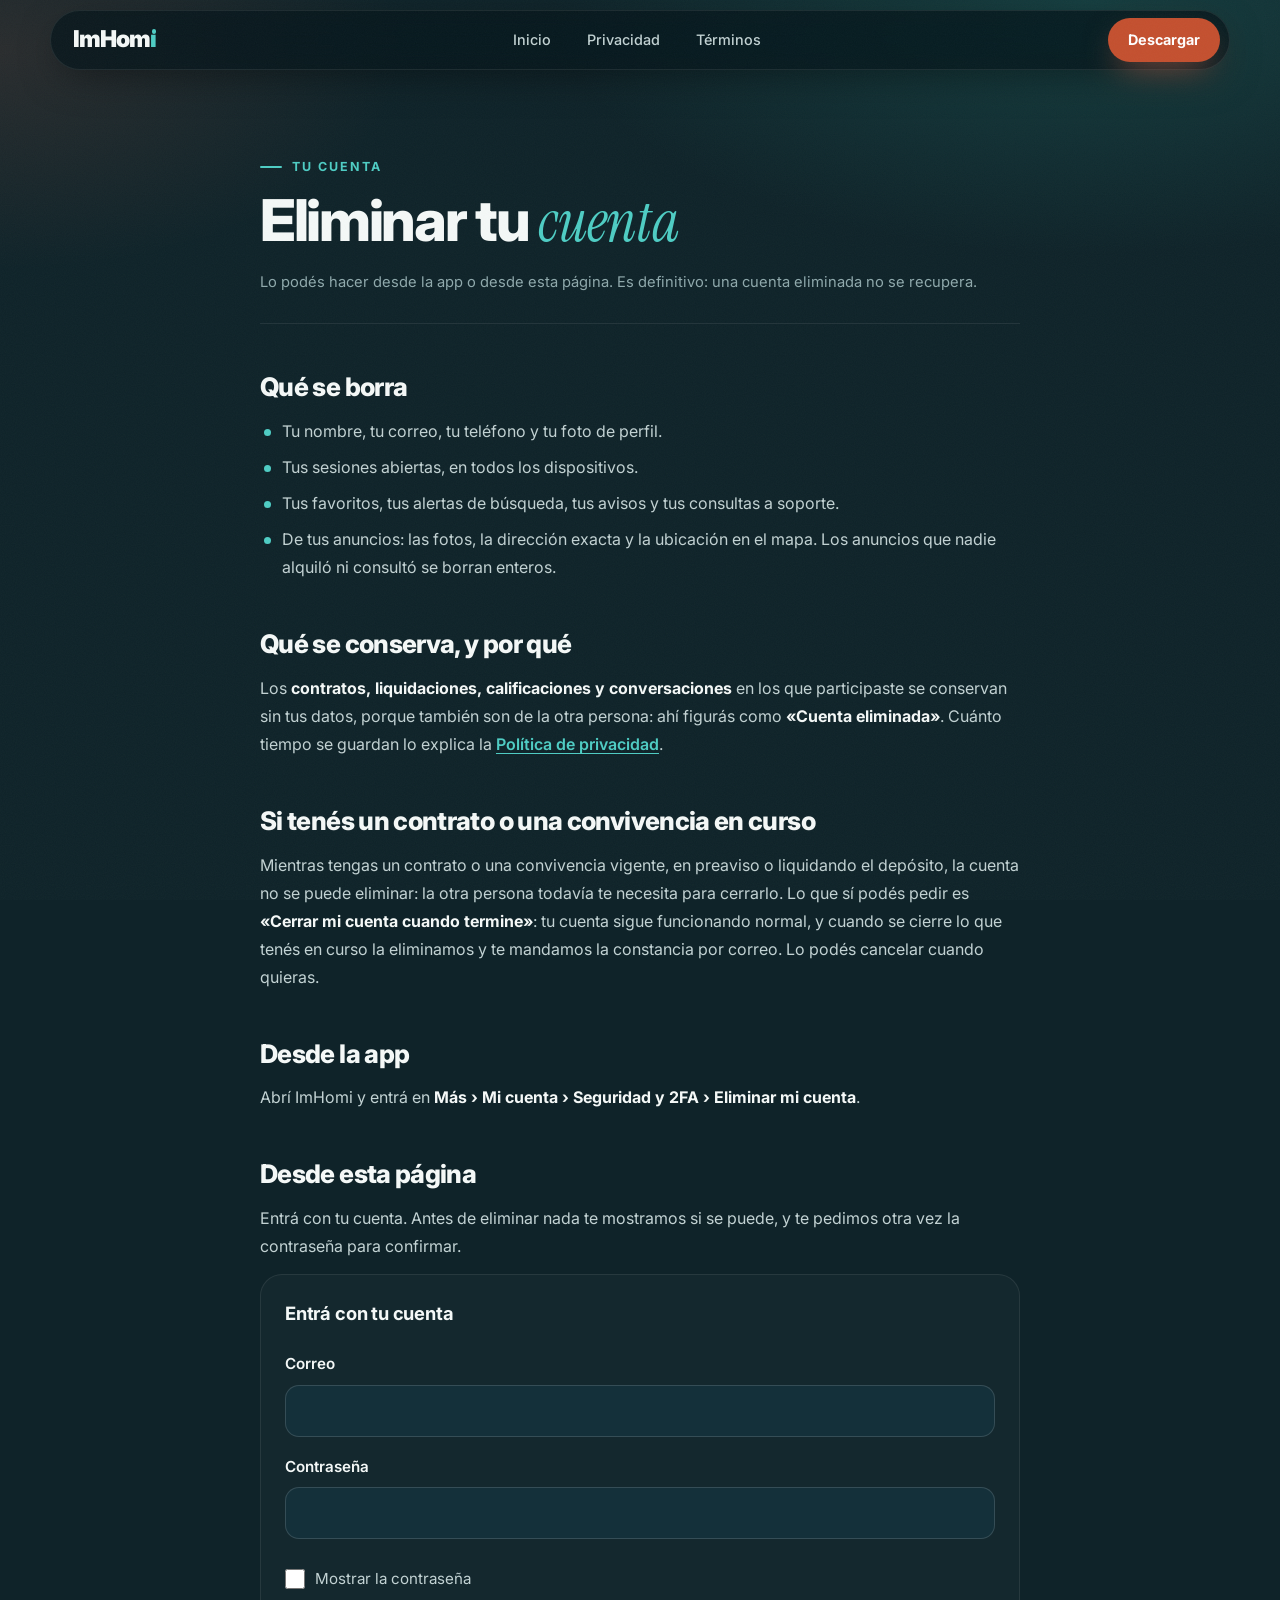
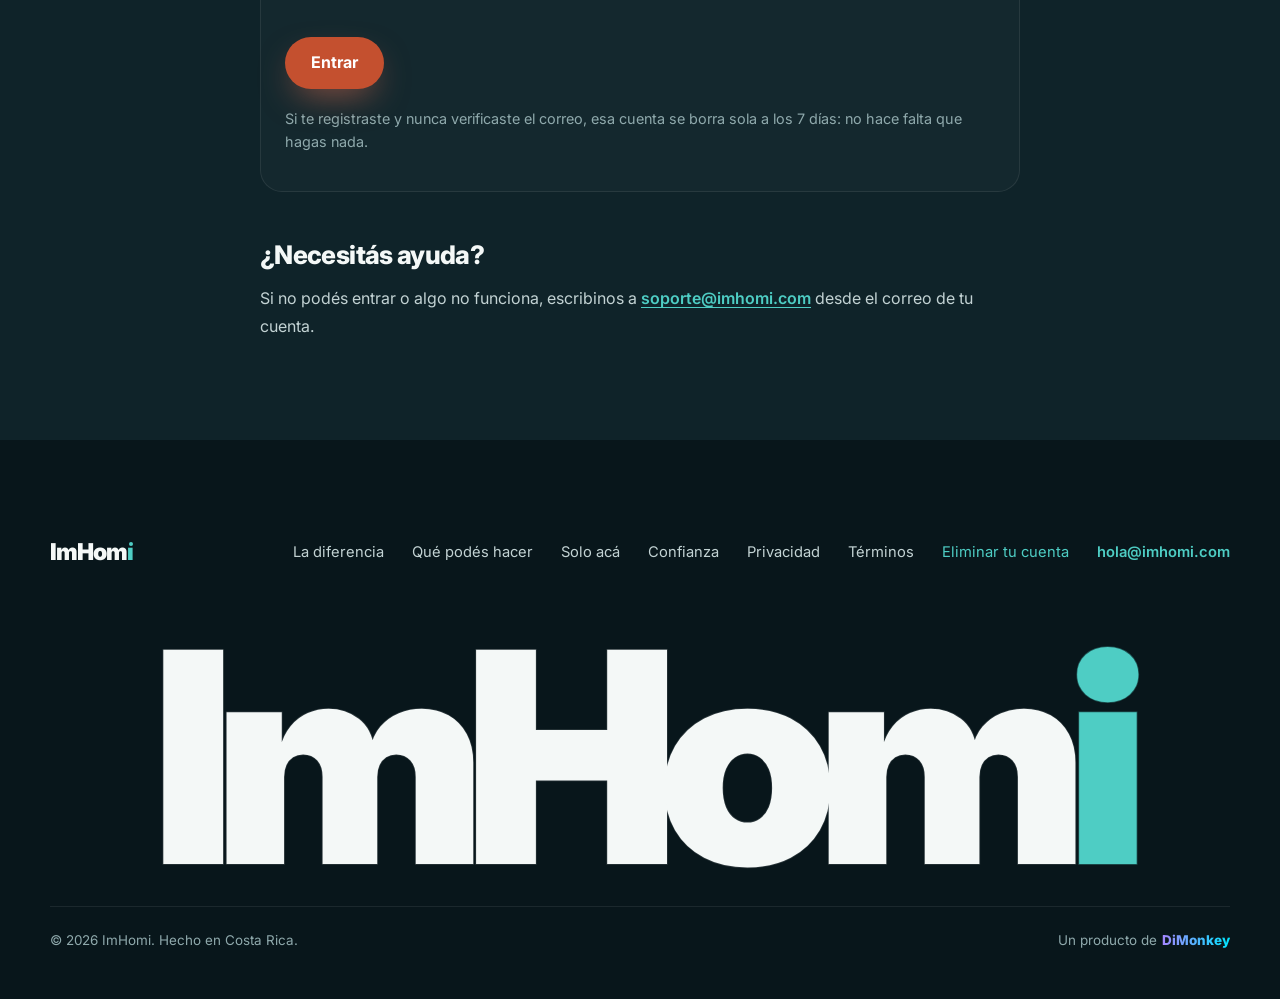
==== eliminar-cuenta.html @ 1252bce3 "feat(web): página para eliminar la cuenta sin la app, con el cierre programado" ====
<!DOCTYPE html>
<html lang="es">
<head>
  <meta charset="UTF-8">
  <meta name="viewport" content="width=device-width, initial-scale=1.0">
  <title>Eliminar tu cuenta — ImHomi</title>
  <meta name="description" content="Cómo eliminar tu cuenta de ImHomi, desde la app o desde esta página: qué se borra, qué se conserva y qué pasa si tenés un contrato o una convivencia en curso.">
  <!-- Se piden la contraseña y un código: que la dirección no viaje a ningún otro sitio. -->
  <meta name="referrer" content="no-referrer">
  <link rel="canonical" href="https://www.imhomi.com/eliminar-cuenta.html">
  <link rel="icon" href="/favicon.ico" sizes="32x32">
  <link rel="icon" href="/favicon.svg" type="image/svg+xml">
  <link rel="icon" href="/favicon-96.png" type="image/png" sizes="96x96">
  <link rel="apple-touch-icon" href="/apple-touch-icon.png">
  <link rel="manifest" href="/site.webmanifest">
  <meta name="theme-color" content="#0F2329">
  <link rel="preconnect" href="https://fonts.googleapis.com">
  <link rel="preconnect" href="https://fonts.gstatic.com" crossorigin>
  <link rel="stylesheet" href="https://fonts.googleapis.com/css2?family=Inter:wght@400..900&family=Instrument+Serif:ital@1&display=swap">
  <link rel="stylesheet" href="css/site.css">
</head>
<!-- data-api: la misma API que usa la app. El origen de esta web tiene que
     estar en CORS_ORIGINS del backend (ya está, por reset-password.html). -->
<body class="legal-page" data-api="https://imhomibackend-production.up.railway.app/api">

  <a class="skip" href="#main">Saltar al contenido</a>

  <header class="hdr hdr--solid" id="hdr">
    <a href="./" class="logo" aria-label="ImHomi, inicio">ImHom<span class="idot">ı</span></a>
    <nav class="nav" id="nav" aria-label="Secciones">
      <span class="nav-ind" aria-hidden="true"></span>
      <a href="./">Inicio</a>
      <a href="privacy.html">Privacidad</a>
      <a href="terms.html">Términos</a>
    </nav>
    <a href="./#descargar" class="btn btn--coral btn--sm">Descargar</a>
  </header>

  <main id="main" class="legal">
    <div class="legal-in">
      <span class="eyebrow">Tu cuenta</span>
      <h1>Eliminar tu <span class="serif">cuenta</span></h1>
      <p class="date">Lo podés hacer desde la app o desde esta página. Es definitivo: una cuenta eliminada no se recupera.</p>

      <h2>Qué se borra</h2>
      <ul>
        <li>Tu nombre, tu correo, tu teléfono y tu foto de perfil.</li>
        <li>Tus sesiones abiertas, en todos los dispositivos.</li>
        <li>Tus favoritos, tus alertas de búsqueda, tus avisos y tus consultas a soporte.</li>
        <li>De tus anuncios: las fotos, la dirección exacta y la ubicación en el mapa. Los anuncios que nadie alquiló ni consultó se borran enteros.</li>
      </ul>

      <h2>Qué se conserva, y por qué</h2>
      <p>Los <strong>contratos, liquidaciones, calificaciones y conversaciones</strong> en los que participaste se conservan sin tus datos, porque también son de la otra persona: ahí figurás como <strong>«Cuenta eliminada»</strong>. Cuánto tiempo se guardan lo explica la <a href="privacy.html">Política de privacidad</a>.</p>

      <h2>Si tenés un contrato o una convivencia en curso</h2>
      <p>Mientras tengas un contrato o una convivencia vigente, en preaviso o liquidando el depósito, la cuenta no se puede eliminar: la otra persona todavía te necesita para cerrarlo. Lo que sí podés pedir es <strong>«Cerrar mi cuenta cuando termine»</strong>: tu cuenta sigue funcionando normal, y cuando se cierre lo que tenés en curso la eliminamos y te mandamos la constancia por correo. Lo podés cancelar cuando quieras.</p>

      <h2>Desde la app</h2>
      <p>Abrí ImHomi y entrá en <strong>Más › Mi cuenta › Seguridad y 2FA › Eliminar mi cuenta</strong>.</p>

      <h2 id="web-h">Desde esta página</h2>
      <p>Entrá con tu cuenta. Antes de eliminar nada te mostramos si se puede, y te pedimos otra vez la contraseña para confirmar.</p>

      <!-- Sin JavaScript no se puede hablar con la API: se dice, con la salida. -->
      <noscript>
        <div class="notice">
          <strong>Hace falta JavaScript</strong>
          Esta página necesita JavaScript para eliminar tu cuenta. Activalo, hacelo desde la app, o escribinos a <a href="mailto:soporte@imhomi.com">soporte@imhomi.com</a>.
        </div>
      </noscript>

      <!-- Una sola de estas secciones está a la vista. La elige js/eliminar-cuenta.js. -->
      <div class="baja" id="baja" aria-labelledby="web-h" hidden>

        <!-- 1. Entrar -->
        <section id="baja-login" class="revert" aria-labelledby="baja-login-h">
          <h3 id="baja-login-h" tabindex="-1">Entrá con tu cuenta</h3>
          <form id="baja-login-form" class="reset-form" novalidate>
            <div class="reset-field">
              <label for="baja-email">Correo</label>
              <input type="email" id="baja-email" name="email" autocomplete="username" required maxlength="100" spellcheck="false" autocapitalize="off" aria-describedby="baja-email-error">
              <p class="reset-error" id="baja-email-error" role="alert" hidden></p>
            </div>
            <div class="reset-field">
              <label for="baja-password">Contraseña</label>
              <input type="password" id="baja-password" name="password" autocomplete="current-password" required maxlength="255" aria-describedby="baja-password-error">
              <p class="reset-error" id="baja-password-error" role="alert" hidden></p>
            </div>
            <label class="reset-show"><input type="checkbox" id="baja-show"> Mostrar la contraseña</label>
            <div class="revert-actions">
              <button type="submit" class="btn btn--coral" id="baja-login-go">Entrar</button>
            </div>
            <p class="revert-msg" id="baja-login-error" role="alert" hidden></p>
          </form>
          <p class="baja-small">Si te registraste y nunca verificaste el correo, esa cuenta se borra sola a los 7 días: no hace falta que hagas nada.</p>
        </section>

        <!-- 1b. El código del ingreso (cuentas con 2FA) -->
        <section id="baja-otp" class="revert" aria-labelledby="baja-otp-h" hidden>
          <h3 id="baja-otp-h" tabindex="-1">Escribí el código del correo</h3>
          <p>Tu cuenta tiene la verificación en dos pasos. Te mandamos un código de 6 dígitos a <strong id="baja-otp-email">tu correo</strong>. Vale 10 minutos.</p>
          <form id="baja-otp-form" class="reset-form" novalidate>
            <div class="reset-field">
              <label for="baja-otp-code">Código</label>
              <input type="text" id="baja-otp-code" name="code" inputmode="numeric" autocomplete="one-time-code" pattern="[0-9]{6}" maxlength="6" required aria-describedby="baja-otp-code-error">
              <p class="reset-error" id="baja-otp-code-error" role="alert" hidden></p>
            </div>
            <div class="revert-actions">
              <button type="submit" class="btn btn--coral" id="baja-otp-go">Confirmar</button>
              <button type="button" class="btn btn--glass" id="baja-otp-resend">Mandarme otro código</button>
              <button type="button" class="btn btn--glass" id="baja-otp-back">Usar otra cuenta</button>
            </div>
            <p class="revert-msg" id="baja-otp-error" role="alert" hidden></p>
            <p class="baja-ok-msg" id="baja-otp-ok" role="status" hidden></p>
          </form>
        </section>

        <!-- 2. Lo que se puede hacer con esta cuenta -->
        <section id="baja-check" class="revert" aria-labelledby="baja-check-h" hidden>
          <h3 id="baja-check-h" tabindex="-1">Tu cuenta</h3>
          <p class="baja-who">Entraste como <strong id="baja-who"></strong>.</p>
          <p class="revert-msg" id="baja-check-msg" role="alert" hidden></p>

          <!-- Ya pidió cerrarla cuando termine -->
          <div id="baja-scheduled" hidden>
            <div class="revert-ok" role="status">
              <h2>Tu cuenta se va a cerrar cuando termine lo que tenés en curso</h2>
              <p>Lo pediste el <strong id="baja-scheduled-at"></strong>. Mientras tanto la cuenta funciona normal; cuando se cierre lo que tenés en curso la eliminamos y te mandamos la constancia por correo.</p>
            </div>
            <div class="revert-actions">
              <button type="button" class="btn btn--glass" id="baja-cancel-schedule">Cancelar el cierre programado</button>
              <button type="button" class="btn btn--glass" data-salir>Salir</button>
            </div>
          </div>

          <!-- Lo que la frena -->
          <div id="baja-blocked" hidden>
            <div class="notice" role="status">
              <strong>Por ahora no se puede eliminar</strong>
              <span id="baja-blocked-text"></span>
            </div>
            <ul class="baja-blockers" id="baja-blockers"></ul>
          </div>

          <!-- Lo que le deben (decisión 50): no frena, pero se dice antes -->
          <div class="notice" id="baja-owed" hidden>
            <strong>Te deben plata en recibos compartidos</strong>
            <span>En recibos que pagaste y otros roomies todavía no te devolvieron hay <b id="baja-owed-amount"></b>. Si cerrás la cuenta, esa plata queda para arreglarla con ellos por fuera de ImHomi.</span>
          </div>

          <!-- Confirmar: eliminar ahora, o programarlo -->
          <form id="baja-confirm-form" class="reset-form" novalidate hidden>
            <h3 id="baja-confirm-h">Confirmá con tu contraseña</h3>
            <p id="baja-confirm-text"></p>
            <div class="reset-field">
              <label for="baja-confirm-password">Contraseña</label>
              <input type="password" id="baja-confirm-password" name="password" autocomplete="current-password" required maxlength="255" aria-describedby="baja-confirm-password-error">
              <p class="reset-error" id="baja-confirm-password-error" role="alert" hidden></p>
            </div>
            <div id="baja-code-box" hidden>
              <p>Tu cuenta tiene la verificación en dos pasos: también hace falta un código que te mandamos al correo.</p>
              <div class="revert-actions baja-inline">
                <button type="button" class="btn btn--glass" id="baja-code-send">Mandarme el código</button>
              </div>
              <div class="reset-field" id="baja-code-field" hidden>
                <label for="baja-confirm-code">Código del correo</label>
                <input type="text" id="baja-confirm-code" name="code" inputmode="numeric" autocomplete="one-time-code" pattern="[0-9]{6}" maxlength="6" aria-describedby="baja-confirm-code-hint baja-confirm-code-error">
                <p class="reset-hint" id="baja-confirm-code-hint"></p>
                <p class="reset-error" id="baja-confirm-code-error" role="alert" hidden></p>
              </div>
            </div>
            <label class="reset-show baja-sure"><input type="checkbox" id="baja-sure"> <span id="baja-sure-text">Entiendo que es definitivo.</span></label>
            <div class="revert-actions">
              <button type="submit" class="btn btn--coral" id="baja-confirm-go">Eliminar mi cuenta</button>
              <button type="button" class="btn btn--glass" data-salir>Salir sin hacer nada</button>
            </div>
            <p class="revert-msg" id="baja-confirm-error" role="alert" hidden></p>
          </form>
        </section>

        <!-- 3. Resultado -->
        <section id="baja-done" class="revert" aria-labelledby="baja-done-h" hidden>
          <div class="revert-ok" role="status">
            <h2 id="baja-done-h" tabindex="-1"></h2>
            <p id="baja-done-text"></p>
          </div>
          <div class="revert-actions">
            <a href="./" class="btn btn--glass">Volver al inicio</a>
          </div>
        </section>
      </div>

      <h2>¿Necesitás ayuda?</h2>
      <p>Si no podés entrar o algo no funciona, escribinos a <a href="mailto:soporte@imhomi.com">soporte@imhomi.com</a> desde el correo de tu cuenta.</p>
    </div>
  </main>

  <footer class="foot">
    <div class="wrap">
      <div class="foot-top">
        <a href="./" class="logo" aria-label="ImHomi, inicio">ImHom<span class="idot">ı</span></a>
        <nav aria-label="Pie de página">
          <a href="./#diferencia">La diferencia</a><a href="./#capacidades">Qué podés hacer</a><a href="./#solo-aca">Solo acá</a><a href="./#confianza">Confianza</a><a href="privacy.html">Privacidad</a><a href="terms.html">Términos</a><a href="eliminar-cuenta.html" aria-current="page">Eliminar tu cuenta</a><a href="mailto:hola@imhomi.com" class="mail-l">hola@imhomi.com</a>
        </nav>
      </div>
      <div class="giant giant--full" aria-hidden="true"><span class="g-out">ImHom<span>i</span></span><span class="g-fill">ImHom<span>i</span></span></div>
      <div class="foot-bot"><span>© 2026 ImHomi. Hecho en Costa Rica.</span><a href="https://www.dimonkey.com" target="_blank" rel="noopener">Un producto de <span class="dm">DiMonkey</span></a></div>
    </div>
  </footer>

  <script src="js/site.js"></script>
  <script src="js/eliminar-cuenta.js"></script>
</body>
</html>
---- css/site.css ----
/* =====================================================================
   ImHomi · base compartida (landing y páginas legales)
   Tokens, cabecera flotante, botones, pie con el nombre gigante,
   control de pausa y movimiento reducido.
   ===================================================================== */
*,*::before,*::after{margin:0;padding:0;box-sizing:border-box}
:root{
  --bg:#0F2329; --bg-2:#0B1C21; --deep:#08161B; --card:#14303A; --card-2:#1E3842;
  --line:rgba(255,255,255,.08); --line-2:rgba(255,255,255,.14);
  --ink:#F4F8F7; --ink-2:#C2D2D3; --muted:#8FA9AC;
  --teal:#2A9D8F; --teal-l:#4ECDC4; --coral:#E76F51; --coral-l:#FF8A6B; --gold:#E6B840; --cream:#F9EBD3;
  --ease:cubic-bezier(.22,1,.36,1); --spring:cubic-bezier(.34,1.56,.64,1);
  --sans:"Inter",system-ui,-apple-system,"Segoe UI",Roboto,sans-serif; --serif:"Instrument Serif",Georgia,serif;
  --gutter:16px;
}
html{scroll-behavior:smooth;-webkit-text-size-adjust:100%;scroll-padding-top:84px}
body{font-family:var(--sans);background:var(--bg);color:var(--ink);line-height:1.6;overflow-x:clip;-webkit-font-smoothing:antialiased}
/* Grano de película: le saca lo plano al degradé. Sin mix-blend-mode: una capa fija
   que se mezcla con todo obliga a recomponer la pantalla entera en cada scroll. */
body::after{content:"";position:fixed;inset:0;z-index:90;pointer-events:none;opacity:.035;
  background-image:url("data:image/svg+xml,%3Csvg xmlns='http://www.w3.org/2000/svg' width='160' height='160'%3E%3Cfilter id='n'%3E%3CfeTurbulence type='fractalNoise' baseFrequency='.9' numOctaves='3' stitchTiles='stitch'/%3E%3C/filter%3E%3Crect width='100%25' height='100%25' filter='url(%23n)'/%3E%3C/svg%3E")}
a{color:inherit;text-decoration:none}
button{font:inherit;color:inherit;background:none;border:0;cursor:pointer}
ul,ol{list-style:none}
svg{display:block}
[hidden]{display:none!important}
.wrap{width:min(1180px,100% - var(--gutter) * 2);margin-inline:auto}
:focus-visible{outline:2px solid var(--teal-l);outline-offset:3px;border-radius:8px}
.sr{position:absolute;width:1px;height:1px;overflow:hidden;clip:rect(0 0 0 0);white-space:nowrap}
.skip{position:fixed;left:16px;top:-80px;z-index:100;padding:12px 18px;border-radius:12px;background:var(--teal-l);color:#06231f;font-weight:700;transition:top .25s var(--ease)}
.skip:focus{top:16px}
.serif{font-family:var(--serif);font-style:italic;font-weight:400;letter-spacing:-.005em}
.eyebrow{display:inline-flex;align-items:center;gap:10px;font-size:.78rem;font-weight:700;letter-spacing:.16em;text-transform:uppercase;color:var(--teal-l)}
.eyebrow::before{content:"";width:22px;height:2px;border-radius:2px;background:currentColor}
.h2{font-size:clamp(2.1rem,4.6vw,3.9rem);line-height:1.02;letter-spacing:-.04em;font-weight:800;margin-top:14px}
.lead{color:var(--ink-2);font-size:clamp(1rem,1.4vw,1.15rem);max-width:600px;margin-top:18px}

/* ---------- Revelado al entrar ---------- */
.js [data-reveal]{opacity:0;transform:translateY(26px);filter:blur(6px);transition:opacity .9s var(--ease),transform .9s var(--ease),filter .9s var(--ease);transition-delay:calc(var(--d,0)*90ms)}
.js [data-reveal].in{opacity:1;transform:none;filter:none}
.w{display:inline-block;overflow:hidden;vertical-align:top;padding-bottom:.1em;margin-bottom:-.1em}
.js .wi{display:inline-block;transform:translateY(110%) rotate(4deg);transform-origin:left bottom;transition:transform 1s var(--ease);transition-delay:calc(var(--i)*55ms + 120ms)}
.js .in .wi{transform:none}

/* ---------- Cabecera flotante ---------- */
.hdr{position:fixed;top:14px;left:50%;translate:-50% 0;z-index:50;width:min(1180px,100% - 24px);display:flex;align-items:center;justify-content:space-between;gap:16px;padding:7px 9px 7px 14px;border-radius:999px;border:1px solid transparent;transition:background .5s,border-color .5s,box-shadow .5s,top .5s}
.hdr.scrolled,.hdr--solid{background:rgba(8,22,27,.78);-webkit-backdrop-filter:blur(18px) saturate(1.5);backdrop-filter:blur(18px) saturate(1.5);border-color:var(--line);box-shadow:0 12px 40px -12px rgba(0,0,0,.5);top:10px}
.logo{display:inline-flex;align-items:center;min-height:44px;padding-inline:8px;font-weight:900;font-size:1.45rem;letter-spacing:-.04em;line-height:1}
.logo span{color:var(--teal-l)}
/* La i sin punto y el punto aparte: cae como el pin de la ilustración y deja una onda. */
.idot{position:relative;display:inline-block;letter-spacing:0} /* sin el espaciado negativo de la marca: achicaba la caja y el punto, centrado en ella, quedaba corrido del palo */
.idot::before{content:"";position:absolute;left:50%;top:var(--dt,.032em);width:var(--ds,.19em);height:var(--ds,.19em);margin-left:calc(var(--ds,.19em) / -2);border-radius:50%;background:currentColor}
.idot::after{content:"";position:absolute;left:50%;top:calc(var(--dt,.032em) + var(--ds,.19em) / 2);width:.7em;height:.7em;margin:-.35em 0 0 -.35em;border-radius:50%;border:2px solid currentColor;opacity:0;pointer-events:none}
.js .hdr .idot::before{animation:dotDrop .95s cubic-bezier(.3,1.6,.55,1) .45s both}
.js .hdr .idot::after{animation:dotRing 1.1s ease-out 1.1s}
.logo:hover .idot::before{animation:dotHop .7s var(--spring)}
.logo:hover .idot::after{animation:dotRing .9s ease-out .25s}
@keyframes dotDrop{0%{transform:translateY(-1.6em) scaleY(1.3);opacity:0}35%{opacity:1}100%{transform:none}}
@keyframes dotHop{40%{transform:translateY(-.4em)}70%{transform:translateY(.02em) scaleX(1.15) scaleY(.85)}}
@keyframes dotRing{0%{opacity:.9;transform:scale(.2)}100%{opacity:0;transform:scale(1.8)}}
.nav{display:flex;align-items:center;gap:4px;position:relative;min-width:0}
.nav a{position:relative;z-index:1;display:inline-flex;align-items:center;min-height:44px;padding:0 16px;white-space:nowrap;border-radius:999px;font-size:.9rem;font-weight:500;color:var(--ink-2);transition:color .3s}
.nav a:hover,.nav a[aria-current="page"]{color:var(--ink)}
.nav a[aria-current="page"]{background:rgba(255,255,255,.07)}
.nav-ind{position:absolute;top:0;height:100%;border-radius:999px;background:rgba(255,255,255,.07);opacity:0;transition:left .45s var(--ease),width .45s var(--ease),opacity .3s}
.nav:hover .nav-ind{opacity:1}
@media (max-width:53.75em){.nav{display:none}}
/* Si no entra todo en la cabecera (texto agrandado), primero se va el menú y después el botón:
   lo mide site.js. El menú sigue completo en el pie. */
.hdr.compact .nav{display:none}
.hdr.tight .hdr-end > .btn{display:none}
.logo{flex:none}

/* ---------- Botones ---------- */
.btn{position:relative;display:inline-flex;align-items:center;justify-content:center;gap:10px;min-height:48px;padding:13px 26px;border-radius:999px;font-weight:700;font-size:1rem;white-space:nowrap;overflow:hidden;isolation:isolate;transition:transform .35s var(--ease),box-shadow .35s,background .3s}
/* Texto blanco sobre el coral de marca (#E76F51) da 3,1:1; este terracota, el del techo de
   la casa de la ilustración, llega a 4,6:1 (AA) sin cambiar de familia. */
.btn--coral{background:#C4502F;color:#fff;box-shadow:0 14px 34px -10px rgba(231,111,81,.6)}
.btn--coral:hover{background:#B5462A}
.btn--coral::after{/* destello que cruza */content:"";position:absolute;inset:0;z-index:-1;background:linear-gradient(110deg,transparent 30%,rgba(255,255,255,.28) 50%,transparent 70%);transform:translateX(-120%);animation:shine 4.5s var(--ease) infinite 1.8s}
.btn--glass{background:rgba(255,255,255,.06);border:1px solid var(--line-2);color:var(--ink)}
.btn--glass:hover{background:rgba(255,255,255,.1)}
.btn--sm{min-height:44px;padding:10px 20px;font-size:.9rem}
.btn .arr{transition:transform .35s var(--ease)}
.btn:hover .arr{transform:translateX(4px)}
@keyframes shine{0%,55%{transform:translateX(-120%)}80%,100%{transform:translateX(120%)}}

/* =====================================================================
   PIE con el nombre gigante
   ===================================================================== */
.foot{position:relative;padding:90px 0 36px;background:var(--deep);overflow:hidden;margin-top:clamp(80px,10vw,140px)}
.foot-top{display:flex;flex-wrap:wrap;justify-content:space-between;gap:20px 30px;align-items:center}
.foot .logo{margin-left:-8px}
.foot nav{display:flex;flex-wrap:wrap;gap:0 8px;margin-right:-10px}
.foot nav a{display:inline-flex;align-items:center;min-height:44px;padding:0 10px;color:var(--ink-2);font-size:.92rem;transition:color .3s}
.foot nav a:hover,.foot nav a[aria-current="page"]{color:var(--teal-l)}
.foot nav .mail-l{color:var(--teal-l);font-weight:600}
.giant{position:relative;margin-top:60px;font-weight:900;font-size:clamp(5rem,23vw,22rem);line-height:.84;letter-spacing:-.07em;text-align:center;white-space:nowrap;user-select:none}
.giant > span{display:block}
/* Dos capas idénticas: el contorno y el relleno caen exactamente uno sobre el otro. */
.g-out{color:transparent;-webkit-text-stroke:1.5px rgba(255,255,255,.14)}
.g-out span{-webkit-text-stroke-color:rgba(78,205,196,.35)}
.g-fill{position:absolute;inset:0;color:var(--ink);
  --wave:url("data:image/svg+xml,%3Csvg xmlns='http://www.w3.org/2000/svg' viewBox='0 0 240 28' preserveAspectRatio='none'%3E%3Cpath d='M0 14 Q60 0 120 14 T240 14 V28 H0Z'/%3E%3C/svg%3E");
  -webkit-mask:var(--wave) repeat-x,linear-gradient(#000,#000) no-repeat;mask:var(--wave) repeat-x,linear-gradient(#000,#000) no-repeat;
  -webkit-mask-size:240px 28px,100% calc(100% + 80px);mask-size:240px 28px,100% calc(100% + 80px);
  -webkit-mask-position:var(--wx) calc(var(--top,999px) - 27px),0 var(--top,999px);mask-position:var(--wx) calc(var(--top,999px) - 27px),0 var(--top,999px)}
/* La ola corre solo mientras se ve y se está llenando: animar una propiedad registrada
   recalcula estilos en cada cuadro, así que no la dejamos andando de fondo. */
.g-fill.waving{animation:wave 2.6s linear infinite}
.giant--full .g-fill{--top:-40px}
.g-fill span{color:var(--teal-l)}
@property --wx{syntax:'<length>';inherits:false;initial-value:0px}
@keyframes wave{to{--wx:240px}}
.foot-bot{display:flex;flex-wrap:wrap;justify-content:space-between;align-items:center;gap:4px 12px;margin-top:24px;padding-top:12px;border-top:1px solid var(--line);font-size:.84rem;color:var(--muted)}
.foot-bot a{display:inline-flex;align-items:center;gap:5px;min-height:44px}
/* Degradé de DiMonkey, un punto más claro para que se lea sobre el fondo (AA). */
.dm{font-weight:800;background:linear-gradient(90deg,#A585FF,#00E5FF);-webkit-background-clip:text;background-clip:text;color:transparent}
@media (max-width:40em){
  .foot{padding-top:64px}
  .foot nav{margin:0 0 0 -10px}
  .foot-bot{flex-direction:column;align-items:flex-start}
}

/* =====================================================================
   Pausa (WCAG 2.2.2): discreta, en la cabecera, siempre a mano y sin tapar nada
   ===================================================================== */
.hdr-end{display:flex;align-items:center;gap:8px}
.pause{position:relative;flex:none;display:grid;place-items:center;width:44px;height:44px;border-radius:50%;background:rgba(255,255,255,.05);border:1px solid var(--line-2);color:var(--ink-2);transition:color .3s,background .3s,border-color .3s}
@media (hover:hover){.pause:hover{color:var(--ink);background:rgba(255,255,255,.1)}}
.pause svg{width:16px;height:16px;fill:none;stroke:currentColor;stroke-width:2.2;stroke-linecap:round;stroke-linejoin:round}
/* El texto es el nombre del botón y, a la vista, una etiqueta que aparece al apuntarlo o enfocarlo. */
.pause-t{position:absolute;top:calc(100% + 10px);right:-4px;padding:7px 11px;border-radius:10px;background:#05141a;border:1px solid var(--line-2);box-shadow:0 12px 30px -12px rgba(0,0,0,.7);color:var(--ink);font-size:.8rem;font-weight:600;white-space:nowrap;opacity:0;translate:0 -4px;pointer-events:none;transition:opacity .25s,translate .25s var(--ease)}
/* Solo con mouse: en el teléfono el :hover queda pegado después de tocar y el aviso tapaba el contenido. */
@media (hover:hover) and (pointer:fine){.pause:hover .pause-t{opacity:1;translate:0 0}}
.pause:focus-visible .pause-t{opacity:1;translate:0 0}
/* En pausa queda a la vista, en dorado: que se note que algo está detenido. */
.pause.is-paused{background:var(--gold);border-color:var(--gold);color:#1d1606}
.pause .i-play{display:none;margin-left:2px}
.pause.is-paused .i-play{display:block}
.pause.is-paused .i-pause{display:none}
.paused *,.paused *::before,.paused *::after{animation-play-state:paused!important}

/* =====================================================================
   Páginas legales
   ===================================================================== */
.legal{position:relative;padding:150px 0 0;isolation:isolate}
.legal::before{content:"";position:absolute;inset:0 0 auto;height:520px;z-index:-1;pointer-events:none;background:radial-gradient(60% 70% at 85% 0,rgba(42,157,143,.22),transparent 70%),radial-gradient(45% 60% at 0 10%,rgba(231,111,81,.12),transparent 70%)}
.legal-in{width:min(760px,100% - var(--gutter) * 2);margin-inline:auto}
.legal h1{font-size:clamp(2.3rem,5vw,3.6rem);line-height:1.02;letter-spacing:-.04em;font-weight:800;margin-top:14px}
.legal h1 .serif{color:var(--teal-l)}
.legal .date{margin:18px 0 40px;padding-bottom:28px;border-bottom:1px solid var(--line);color:var(--muted);font-size:.92rem}
.legal h2{margin:48px 0 14px;font-size:clamp(1.35rem,2.4vw,1.6rem);line-height:1.2;letter-spacing:-.025em;font-weight:800}
.legal h3{margin:28px 0 10px;font-size:1.08rem;font-weight:700;letter-spacing:-.01em;color:var(--teal-l)}
.legal p,.legal li{color:var(--ink-2);font-size:1rem;line-height:1.75}
.legal p{margin-bottom:14px}
.legal strong{color:var(--ink);font-weight:700}
.legal ul{list-style:none;margin:0 0 16px;display:grid;gap:8px}
.legal ul li{position:relative;padding-left:22px}
.legal ul li::before{content:"";position:absolute;left:4px;top:.72em;width:7px;height:7px;border-radius:50%;background:var(--teal-l)}
.legal a{color:var(--teal-l);font-weight:600;text-decoration:underline;text-decoration-thickness:1px;text-underline-offset:3px}
.legal a:hover{text-decoration-thickness:2px}
.legal .notice{margin:20px 0;padding:18px 20px;border-radius:18px;background:rgba(230,184,64,.08);border:1px solid rgba(230,184,64,.35);color:var(--ink-2)}
.legal .notice strong:first-child{display:block;margin-bottom:4px;color:var(--gold)}
.legal-page .foot{margin-top:100px}

/* =====================================================================
   Movimiento reducido: todo queda en su estado final
   ===================================================================== */
@media (prefers-reduced-motion:reduce){
  *,*::before,*::after{animation-duration:.001ms!important;animation-iteration-count:1!important;animation-delay:0s!important;transition-duration:.001ms!important;transition-delay:0s!important;scroll-behavior:auto!important}
  html{scroll-behavior:auto}
  .js [data-reveal],.js .wi{opacity:1;transform:none;filter:none}
  .pause{display:none}
}

/* =====================================================================
   Deshacer un cambio de correo (revert-email.html)
   Usa la hoja de las páginas legales; esto es lo único propio.
   ===================================================================== */
.revert-actions{margin:28px 0 8px;display:flex;flex-wrap:wrap;gap:12px}
.revert-actions .btn{width:100%}
@media (min-width:560px){.revert-actions .btn{width:auto}}
.revert .btn:disabled{opacity:.6;cursor:progress}
.revert .btn:disabled::after{animation:none}
.revert-msg{margin-top:14px;padding:14px 18px;border-radius:14px;background:rgba(231,111,81,.1);border:1px solid rgba(231,111,81,.4);color:var(--ink)}
.revert-ok{margin:8px 0 12px;padding:22px 22px 10px;border-radius:18px;background:rgba(42,157,143,.1);border:1px solid rgba(78,205,196,.4)}
.revert-ok h2{margin-top:0;color:var(--teal-l)}
.legal .notice span{display:block}

/* =====================================================================
   Elegir una contraseña nueva (reset-password.html)
   Usa lo de la página de deshacer; esto es el formulario.
   ===================================================================== */
.reset-form{margin:24px 0 8px;max-width:440px}
.reset-field{margin-bottom:18px}
.reset-field label{display:block;margin-bottom:8px;color:var(--ink);font-weight:600;font-size:.95rem}
.reset-field input{width:100%;min-height:52px;padding:0 16px;border-radius:14px;background:var(--card);border:1px solid var(--line-2);color:var(--ink);font:inherit;font-size:1rem}
.reset-field input:focus-visible{outline:2px solid var(--teal-l);outline-offset:2px;border-color:transparent}
.reset-field input[aria-invalid="true"]{border-color:rgba(231,111,81,.8)}
.legal .reset-hint{margin:8px 0 0;color:var(--muted);font-size:.88rem;line-height:1.5}
.legal .reset-error{margin:8px 0 0;color:#F4A28C;font-size:.9rem;line-height:1.5}
.reset-show{display:inline-flex;align-items:center;gap:10px;min-height:44px;margin-bottom:8px;color:var(--ink-2);font-size:.95rem;cursor:pointer}
.reset-show input{width:20px;height:20px;accent-color:var(--teal-l)}

/* El panel de soporte (soporte.html) tiene su hoja propia: css/soporte.css. */

/* =====================================================================
   Eliminar la cuenta (eliminar-cuenta.html)
   Usa lo de las páginas de deshacer y de contraseña; esto es lo propio.
   ===================================================================== */
.baja{margin:8px 0 24px;padding:24px;border-radius:22px;background:rgba(255,255,255,.025);border:1px solid var(--line)}
.baja h3:first-child{margin-top:0}
.legal .baja h3{color:var(--ink);font-size:1.15rem}
.baja h3:focus{outline:none}
.legal .baja-small{margin-top:18px;color:var(--muted);font-size:.9rem;line-height:1.6}
.legal .baja-who{color:var(--muted);font-size:.95rem}
.legal .baja-ok-msg{margin-top:14px;padding:14px 18px;border-radius:14px;background:rgba(42,157,143,.1);border:1px solid rgba(78,205,196,.4);color:var(--ink)}
.legal .baja-blockers{margin:4px 0 20px}
.legal .baja-blockers li{color:var(--ink-2)}
.baja-inline{margin:4px 0 16px}
.baja .reset-form{max-width:none}
.baja .revert-ok h2:focus,.baja .notice strong:focus{outline:none}
.baja-sure{align-items:flex-start;margin-top:4px}
.baja-sure input{margin-top:2px;flex:none}
@media (max-width:560px){.baja{padding:18px 16px;border-radius:18px}}
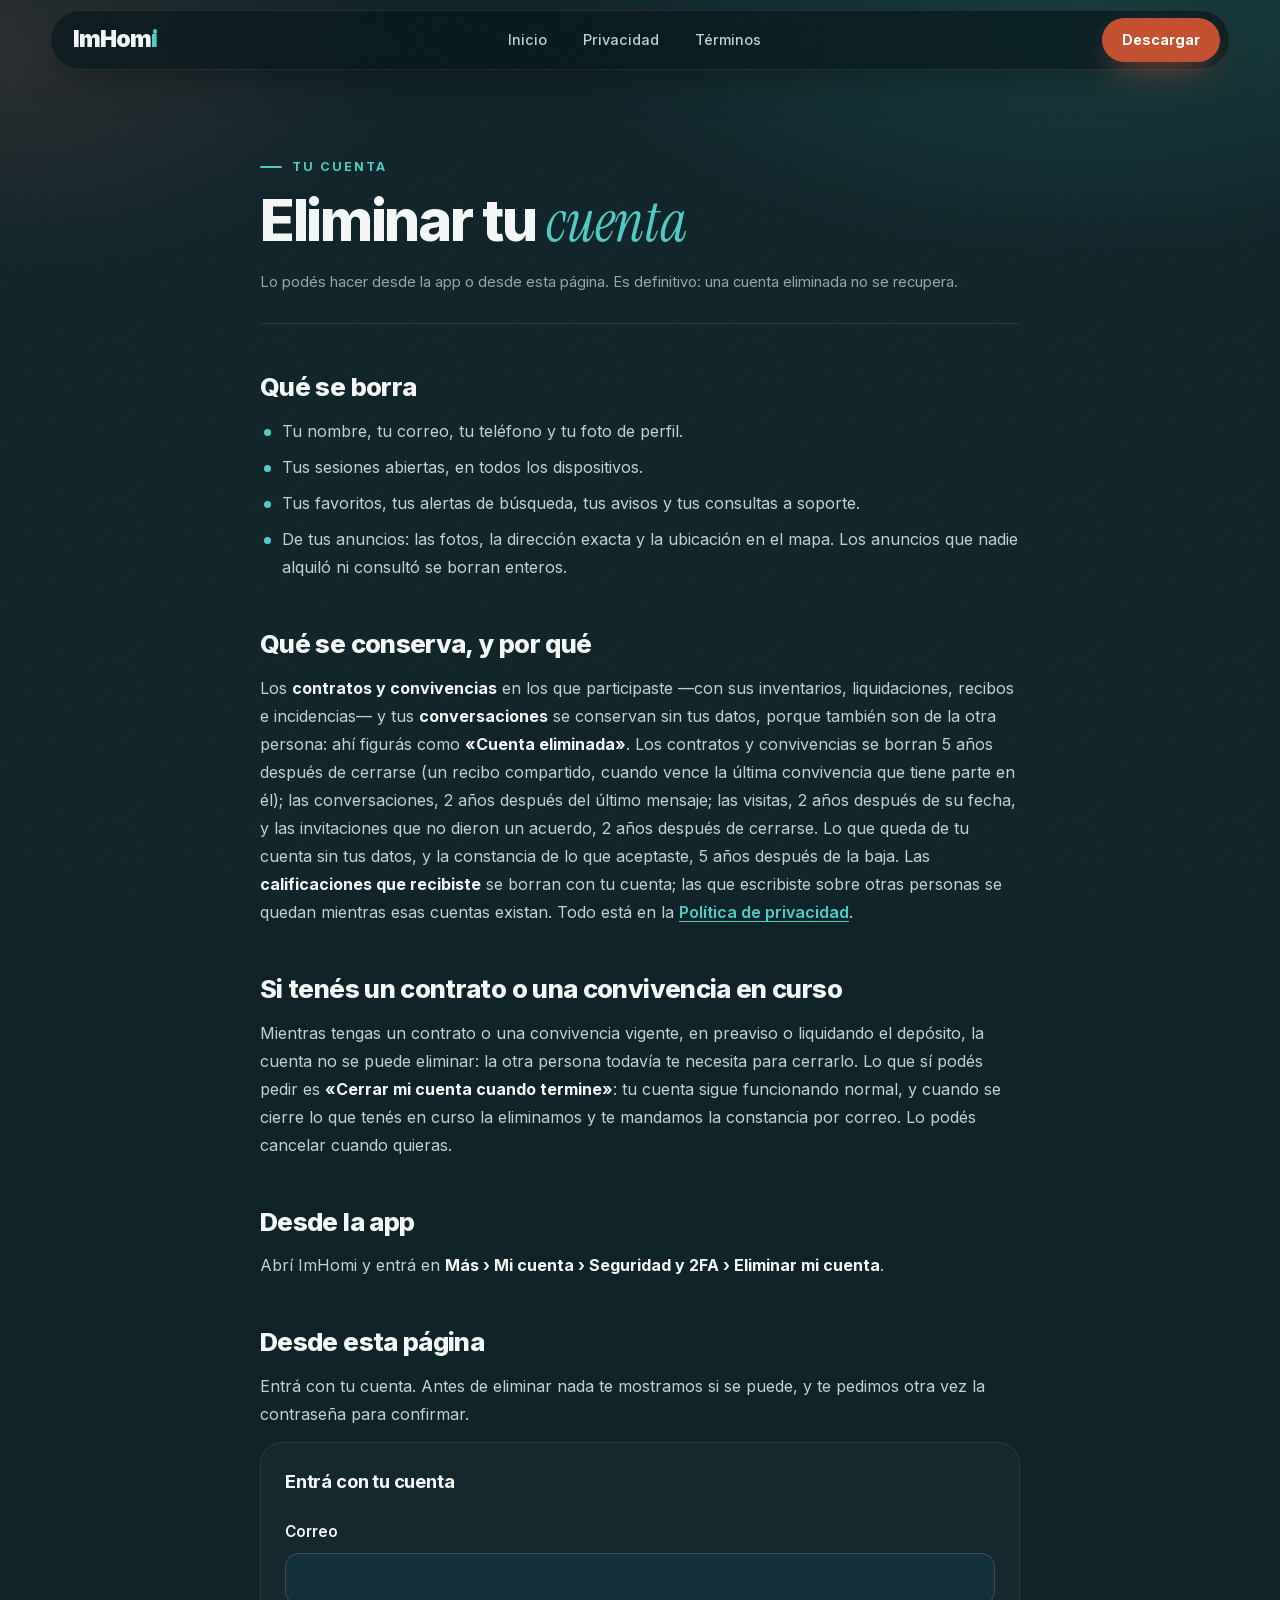
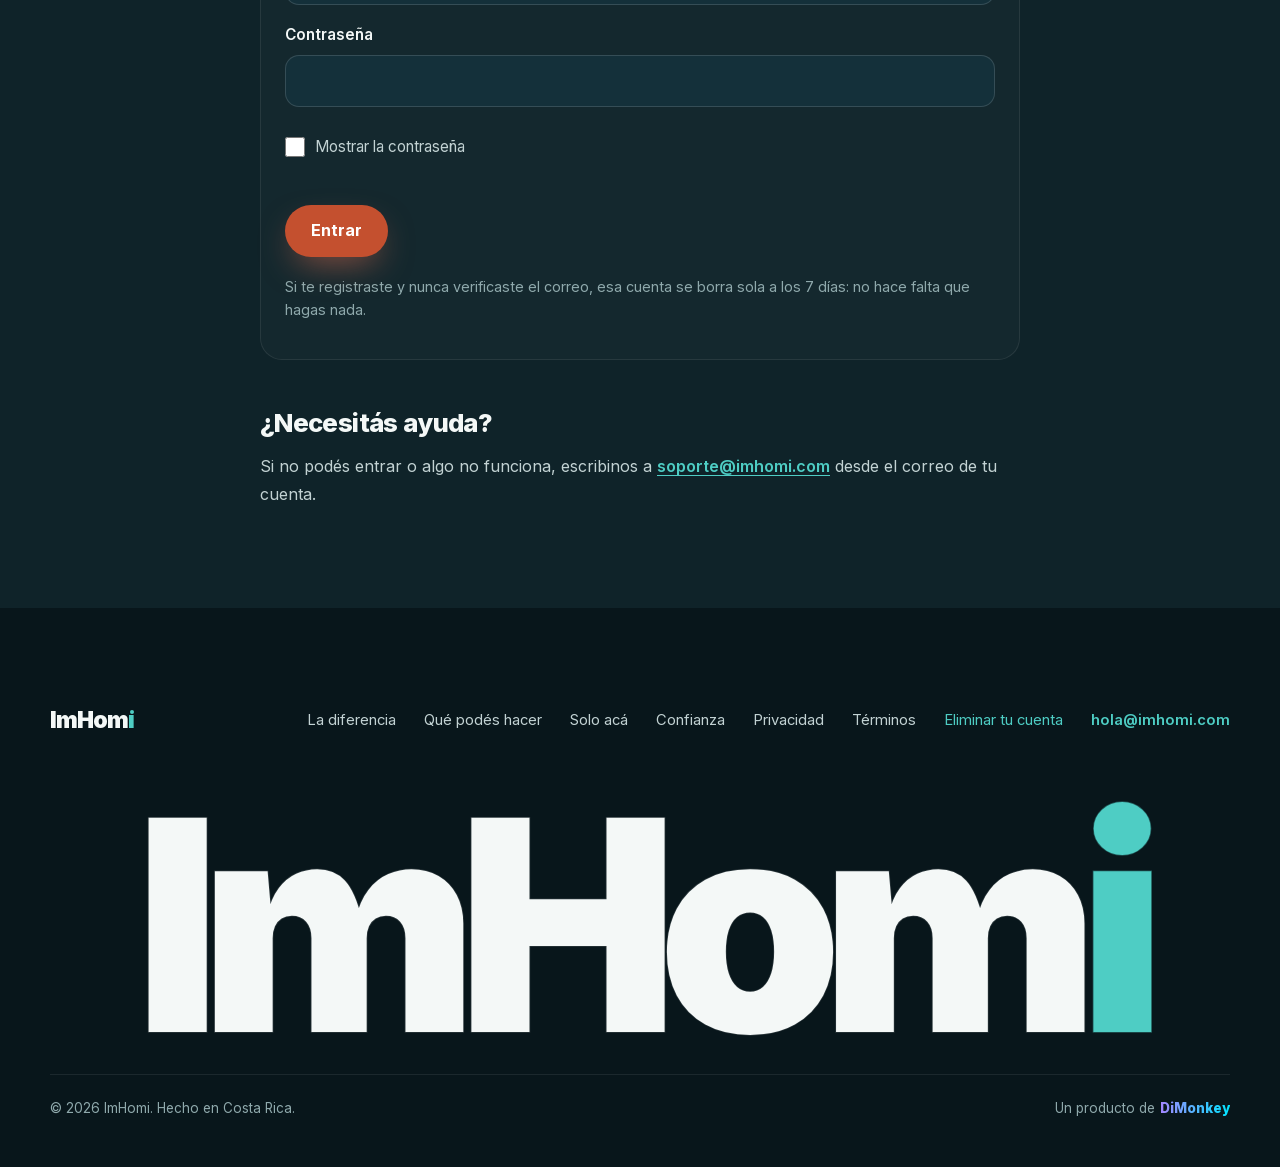
==== commit eed49907: "feat(web): términos y política 2026-11-25, mis datos, tipografías propias y textos revisados" ====
--- a/eliminar-cuenta.html
+++ b/eliminar-cuenta.html
@@ -14,9 +14,9 @@
   <link rel="apple-touch-icon" href="/apple-touch-icon.png">
   <link rel="manifest" href="/site.webmanifest">
   <meta name="theme-color" content="#0F2329">
-  <link rel="preconnect" href="https://fonts.googleapis.com">
-  <link rel="preconnect" href="https://fonts.gstatic.com" crossorigin>
-  <link rel="stylesheet" href="https://fonts.googleapis.com/css2?family=Inter:wght@400..900&family=Instrument+Serif:ital@1&display=swap">
+  <!-- Las tipografías se sirven desde el sitio (css/fonts.css): ninguna visita le manda la IP a otro. -->
+  <link rel="preload" href="assets/fonts/inter-latin.woff2" as="font" type="font/woff2" crossorigin>
+  <link rel="stylesheet" href="css/fonts.css">
   <link rel="stylesheet" href="css/site.css">
 </head>
 <!-- data-api: la misma API que usa la app. El origen de esta web tiene que
@@ -51,7 +51,7 @@
       </ul>
 
       <h2>Qué se conserva, y por qué</h2>
-      <p>Los <strong>contratos, liquidaciones, calificaciones y conversaciones</strong> en los que participaste se conservan sin tus datos, porque también son de la otra persona: ahí figurás como <strong>«Cuenta eliminada»</strong>. Cuánto tiempo se guardan lo explica la <a href="privacy.html">Política de privacidad</a>.</p>
+      <p>Los <strong>contratos y convivencias</strong> en los que participaste —con sus inventarios, liquidaciones, recibos e incidencias— y tus <strong>conversaciones</strong> se conservan sin tus datos, porque también son de la otra persona: ahí figurás como <strong>«Cuenta eliminada»</strong>. Los contratos y convivencias se borran 5 años después de cerrarse (un recibo compartido, cuando vence la última convivencia que tiene parte en él); las conversaciones, 2 años después del último mensaje; las visitas, 2 años después de su fecha, y las invitaciones que no dieron un acuerdo, 2 años después de cerrarse. Lo que queda de tu cuenta sin tus datos, y la constancia de lo que aceptaste, 5 años después de la baja. Las <strong>calificaciones que recibiste</strong> se borran con tu cuenta; las que escribiste sobre otras personas se quedan mientras esas cuentas existan. Todo está en la <a href="privacy.html#conservacion">Política de privacidad</a>.</p>
 
       <h2>Si tenés un contrato o una convivencia en curso</h2>
       <p>Mientras tengas un contrato o una convivencia vigente, en preaviso o liquidando el depósito, la cuenta no se puede eliminar: la otra persona todavía te necesita para cerrarlo. Lo que sí podés pedir es <strong>«Cerrar mi cuenta cuando termine»</strong>: tu cuenta sigue funcionando normal, y cuando se cierre lo que tenés en curso la eliminamos y te mandamos la constancia por correo. Lo podés cancelar cuando quieras.</p>
--- a/css/fonts.css
+++ b/css/fonts.css
@@ -0,0 +1,65 @@
+/*
+ * Las tipografías del sitio, servidas desde el propio sitio (assets/fonts).
+ *
+ * Venían de Google Fonts: cada visita le mandaba la IP a Google, y la
+ * Política lo tenía que declarar (decisión del dueño, 26/11/2026). Son los
+ * mismos archivos que servía Google —Inter variable 400–900 e Instrument
+ * Serif—, en los subconjuntos latino y latino extendido (el ₡ está en el
+ * extendido: U+20A1), con la misma regla de carga: font-display: swap, el
+ * texto se ve enseguida con la de respaldo y cambia cuando llega la fuente.
+ *
+ * Licencia: SIL Open Font License 1.1, en assets/fonts/OFL-*.txt.
+ * Si se cambia una fuente o se suma un peso, va acá: es la única definición.
+ */
+
+/* Inter, variable: un archivo para todos los pesos que usa el sitio. */
+@font-face {
+  font-family: 'Inter';
+  font-style: normal;
+  font-weight: 400 900;
+  font-display: swap;
+  src: url(../assets/fonts/inter-latin-ext.woff2) format('woff2');
+  unicode-range: U+0100-02BA, U+02BD-02C5, U+02C7-02CC, U+02CE-02D7, U+02DD-02FF, U+0304, U+0308, U+0329, U+1D00-1DBF, U+1E00-1E9F, U+1EF2-1EFF, U+2020, U+20A0-20AB, U+20AD-20C4, U+2113, U+2C60-2C7F, U+A720-A7FF;
+}
+@font-face {
+  font-family: 'Inter';
+  font-style: normal;
+  font-weight: 400 900;
+  font-display: swap;
+  src: url(../assets/fonts/inter-latin.woff2) format('woff2');
+  unicode-range: U+0000-00FF, U+0131, U+0152-0153, U+02BB-02BC, U+02C6, U+02DA, U+02DC, U+0304, U+0308, U+0329, U+2000-206F, U+20AC, U+2122, U+2191, U+2193, U+2212, U+2215, U+FEFF, U+FFFD;
+}
+
+/* Instrument Serif: la cursiva es la que usa el sitio; la recta, el lienzo. */
+@font-face {
+  font-family: 'Instrument Serif';
+  font-style: italic;
+  font-weight: 400;
+  font-display: swap;
+  src: url(../assets/fonts/instrument-serif-italic-latin-ext.woff2) format('woff2');
+  unicode-range: U+0100-02BA, U+02BD-02C5, U+02C7-02CC, U+02CE-02D7, U+02DD-02FF, U+0304, U+0308, U+0329, U+1D00-1DBF, U+1E00-1E9F, U+1EF2-1EFF, U+2020, U+20A0-20AB, U+20AD-20C4, U+2113, U+2C60-2C7F, U+A720-A7FF;
+}
+@font-face {
+  font-family: 'Instrument Serif';
+  font-style: italic;
+  font-weight: 400;
+  font-display: swap;
+  src: url(../assets/fonts/instrument-serif-italic-latin.woff2) format('woff2');
+  unicode-range: U+0000-00FF, U+0131, U+0152-0153, U+02BB-02BC, U+02C6, U+02DA, U+02DC, U+0304, U+0308, U+0329, U+2000-206F, U+20AC, U+2122, U+2191, U+2193, U+2212, U+2215, U+FEFF, U+FFFD;
+}
+@font-face {
+  font-family: 'Instrument Serif';
+  font-style: normal;
+  font-weight: 400;
+  font-display: swap;
+  src: url(../assets/fonts/instrument-serif-latin-ext.woff2) format('woff2');
+  unicode-range: U+0100-02BA, U+02BD-02C5, U+02C7-02CC, U+02CE-02D7, U+02DD-02FF, U+0304, U+0308, U+0329, U+1D00-1DBF, U+1E00-1E9F, U+1EF2-1EFF, U+2020, U+20A0-20AB, U+20AD-20C4, U+2113, U+2C60-2C7F, U+A720-A7FF;
+}
+@font-face {
+  font-family: 'Instrument Serif';
+  font-style: normal;
+  font-weight: 400;
+  font-display: swap;
+  src: url(../assets/fonts/instrument-serif-latin.woff2) format('woff2');
+  unicode-range: U+0000-00FF, U+0131, U+0152-0153, U+02BB-02BC, U+02C6, U+02DA, U+02DC, U+0304, U+0308, U+0329, U+2000-206F, U+20AC, U+2122, U+2191, U+2193, U+2212, U+2215, U+FEFF, U+FFFD;
+}
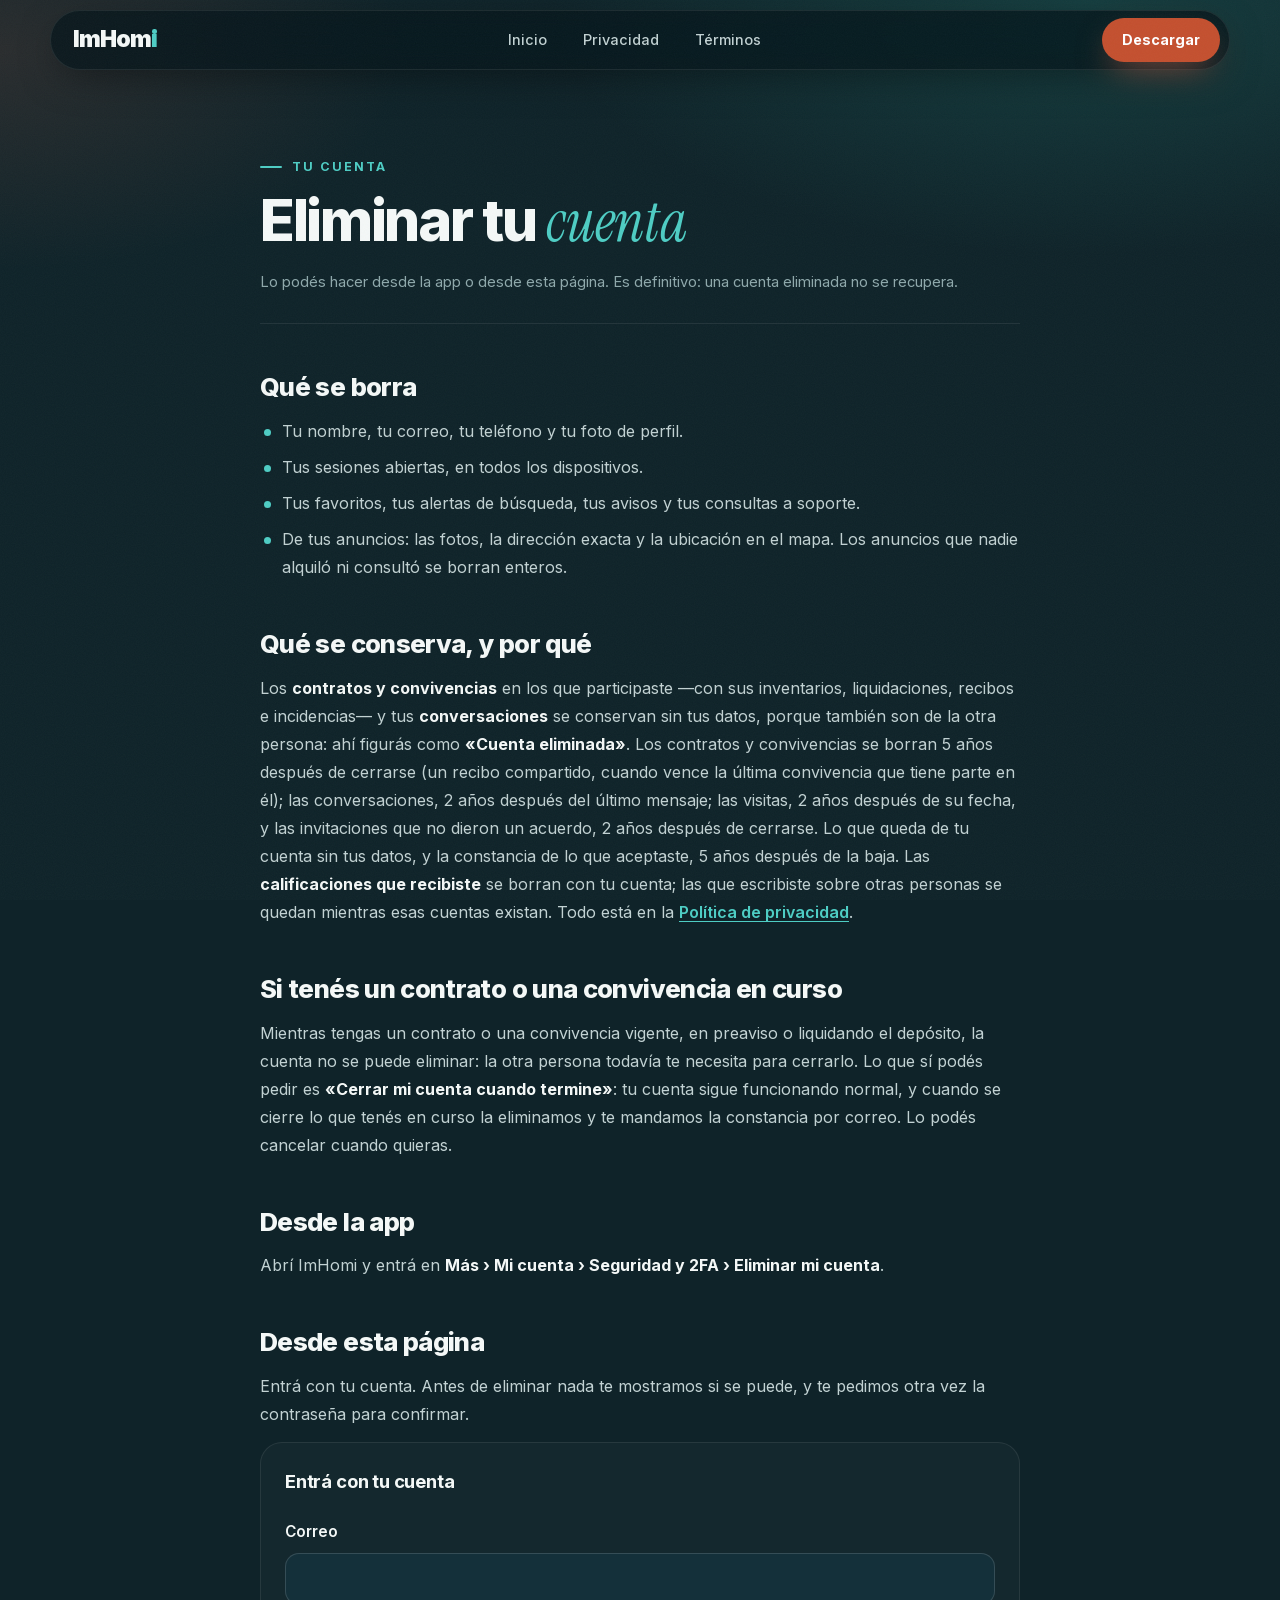
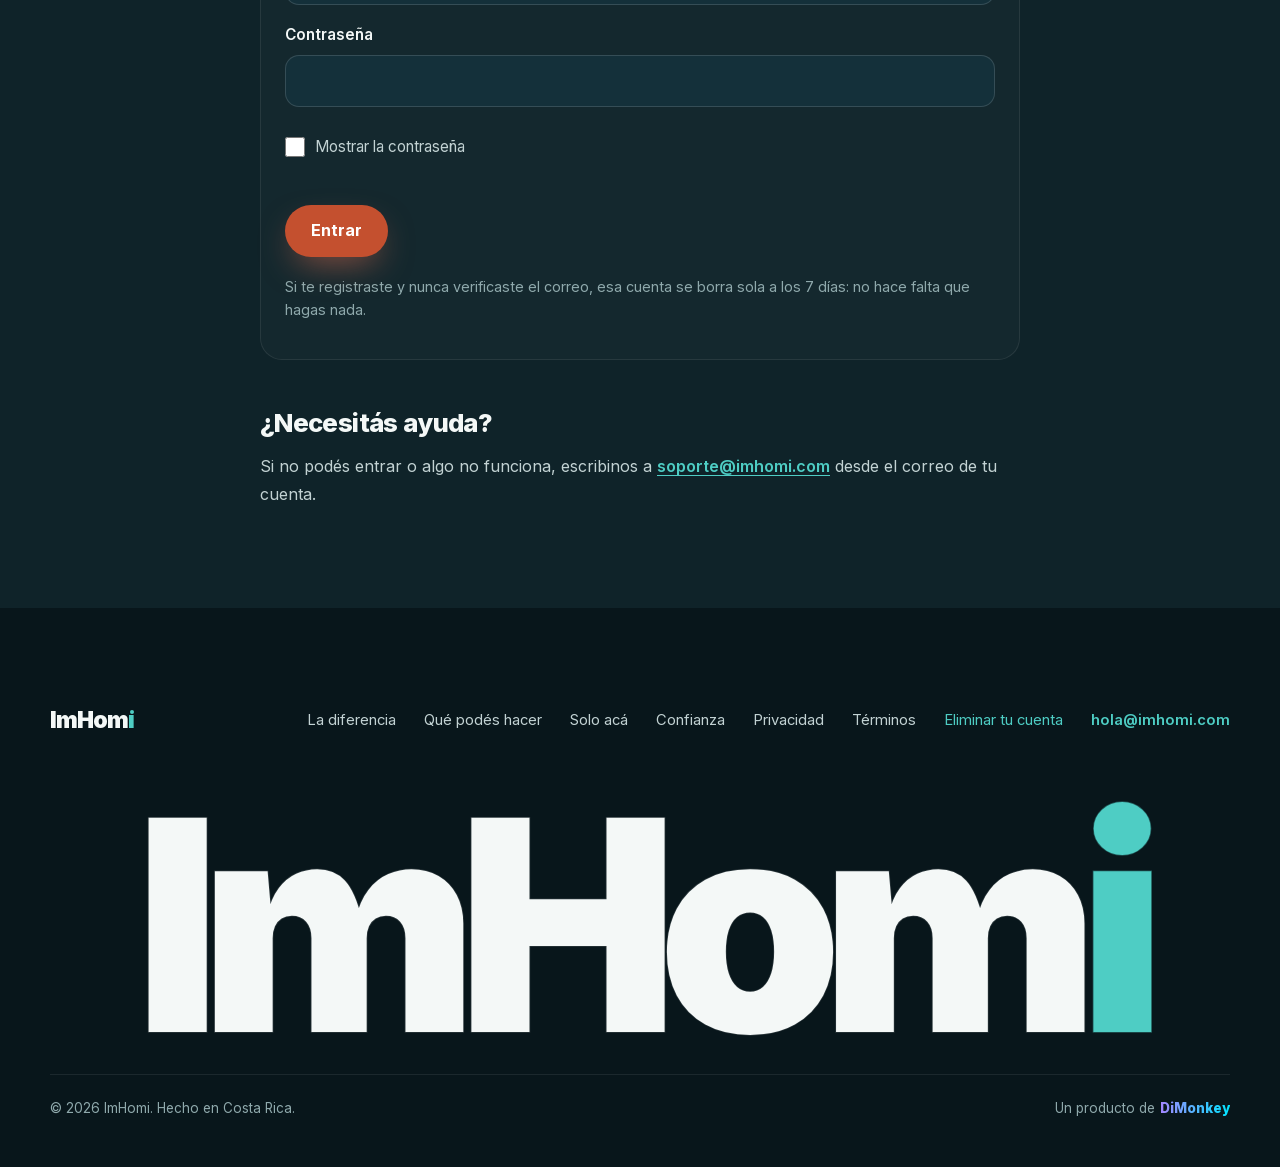
==== commit 6786b3fe: "fix(web): cada paso de las páginas de un trámite queda a la vista" ====
--- a/eliminar-cuenta.html
+++ b/eliminar-cuenta.html
@@ -210,6 +210,7 @@
   </footer>
 
   <script src="js/site.js"></script>
+  <script src="js/paso.js"></script>
   <script src="js/eliminar-cuenta.js"></script>
 </body>
 </html>
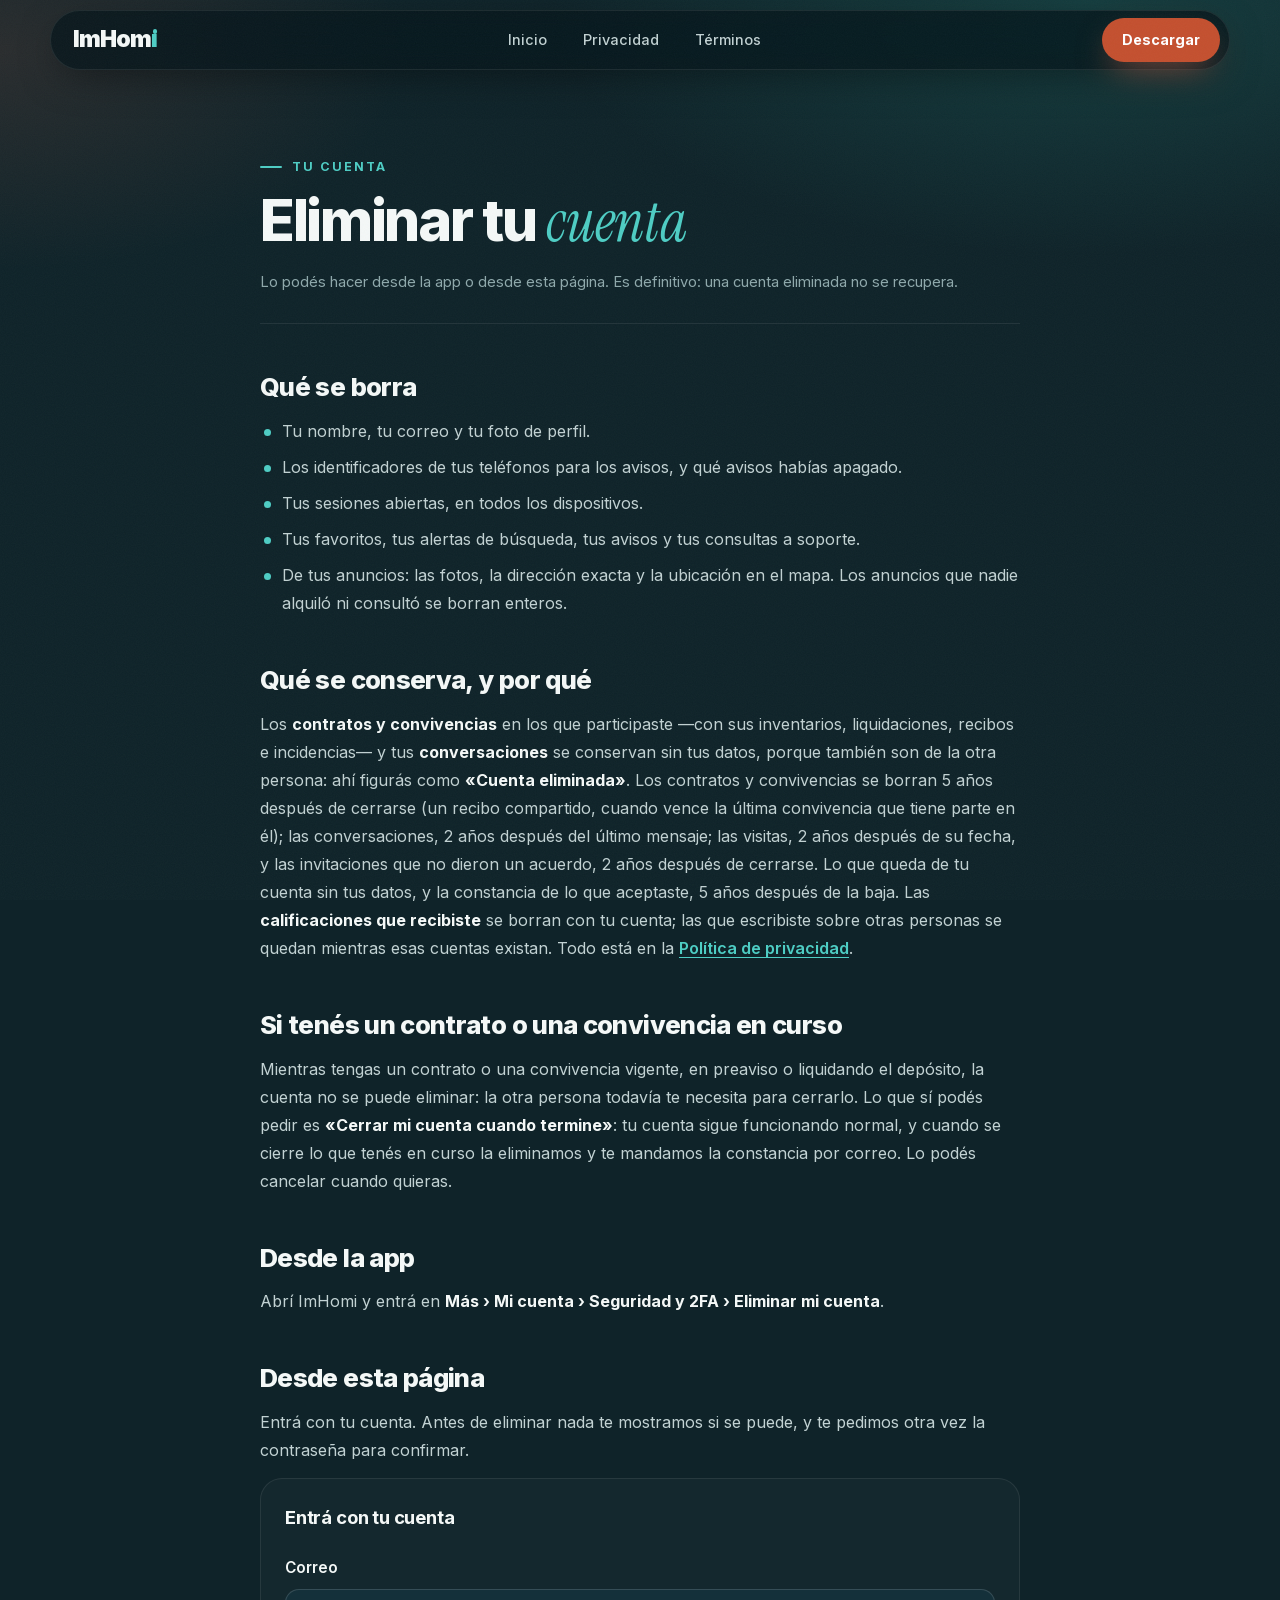
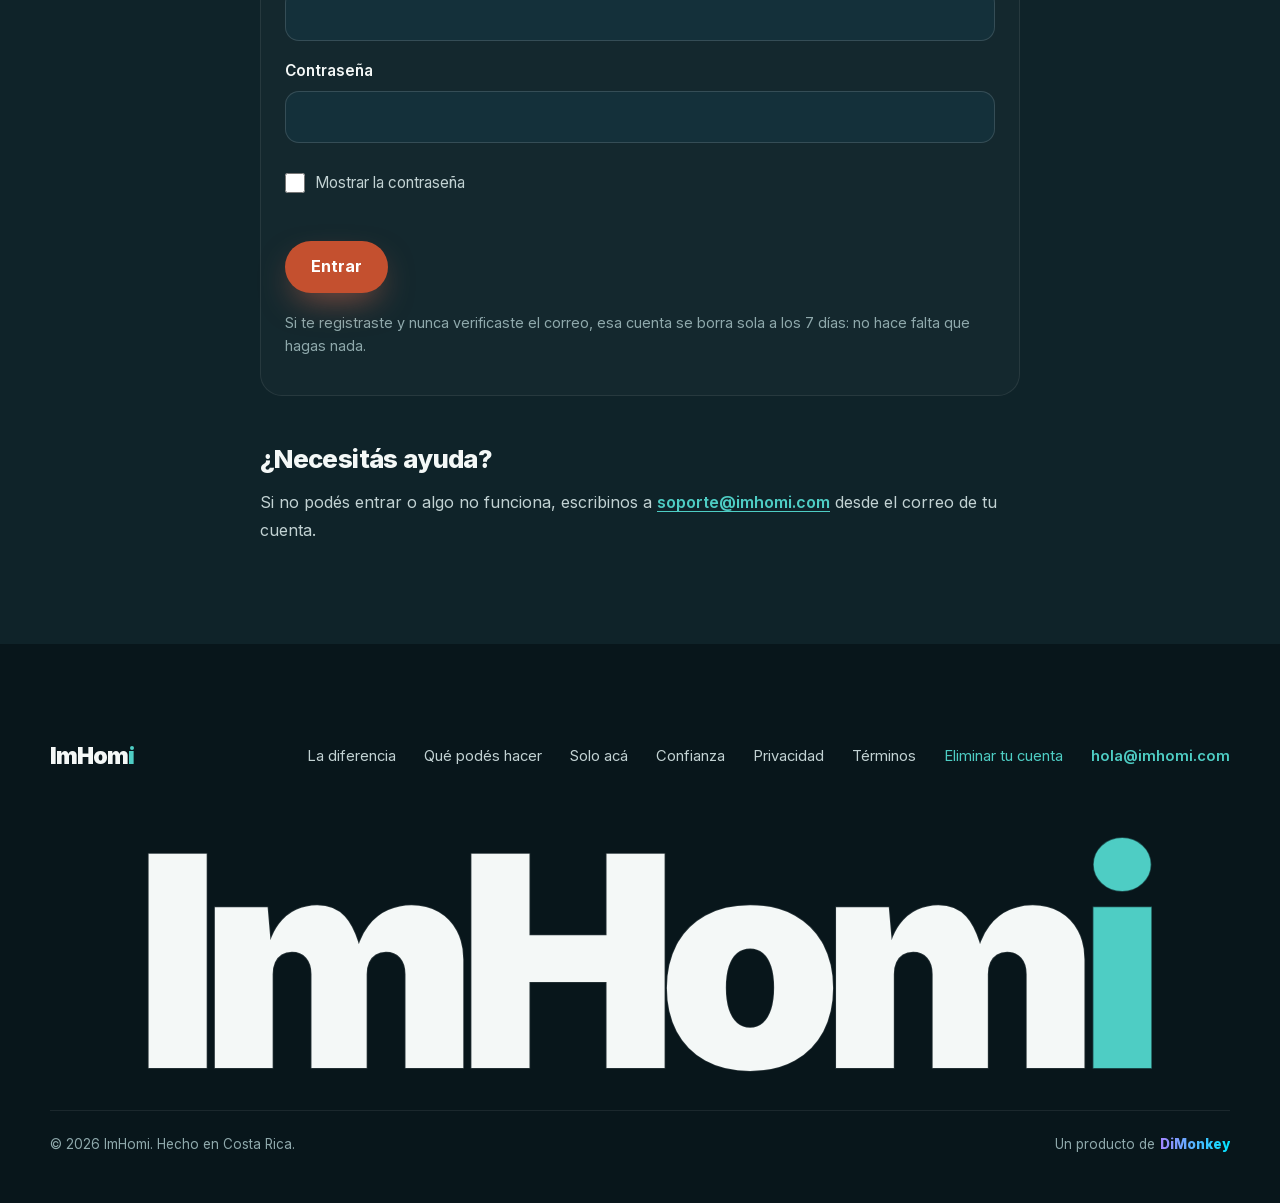
==== commit f274419d: "docs(web): privacidad y baja de cuenta con avisos push y sin teléfono" ====
--- a/eliminar-cuenta.html
+++ b/eliminar-cuenta.html
@@ -44,7 +44,8 @@
 
       <h2>Qué se borra</h2>
       <ul>
-        <li>Tu nombre, tu correo, tu teléfono y tu foto de perfil.</li>
+        <li>Tu nombre, tu correo y tu foto de perfil.</li>
+        <li>Los identificadores de tus teléfonos para los avisos, y qué avisos habías apagado.</li>
         <li>Tus sesiones abiertas, en todos los dispositivos.</li>
         <li>Tus favoritos, tus alertas de búsqueda, tus avisos y tus consultas a soporte.</li>
         <li>De tus anuncios: las fotos, la dirección exacta y la ubicación en el mapa. Los anuncios que nadie alquiló ni consultó se borran enteros.</li>
